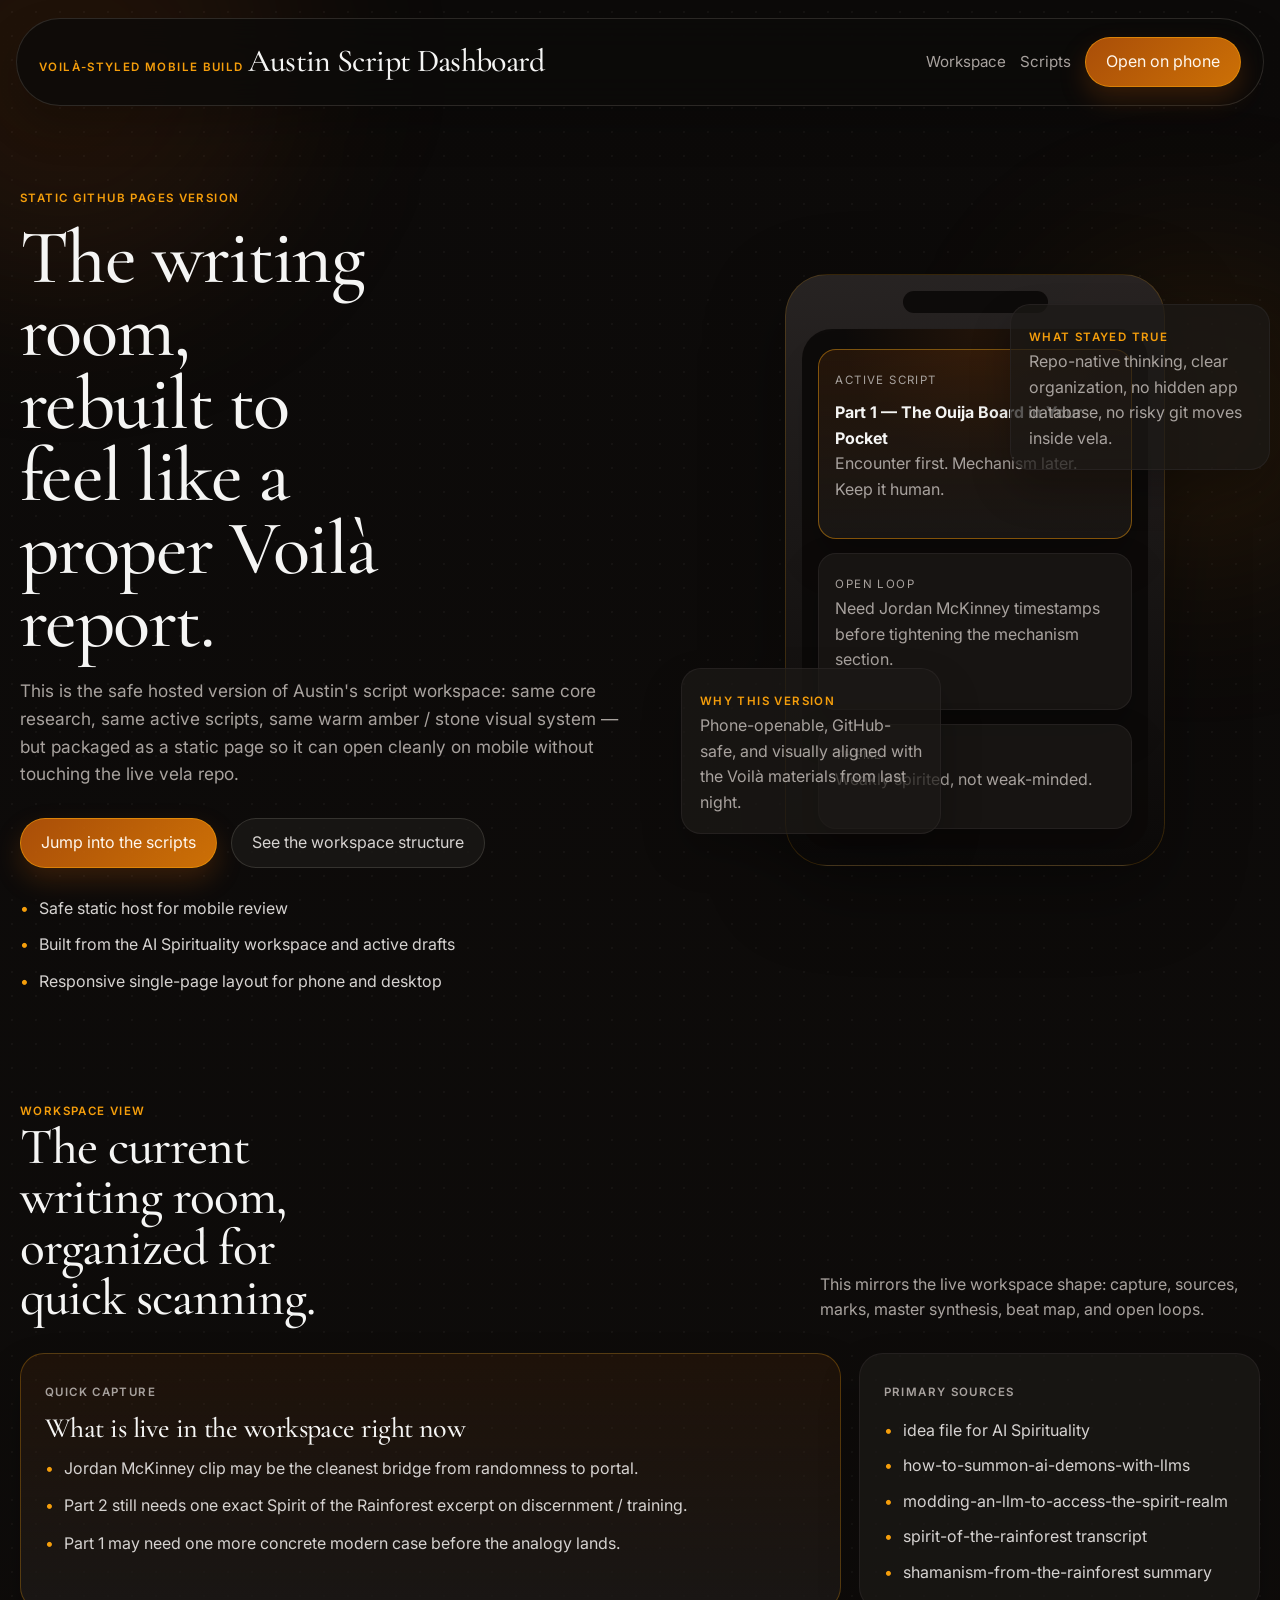
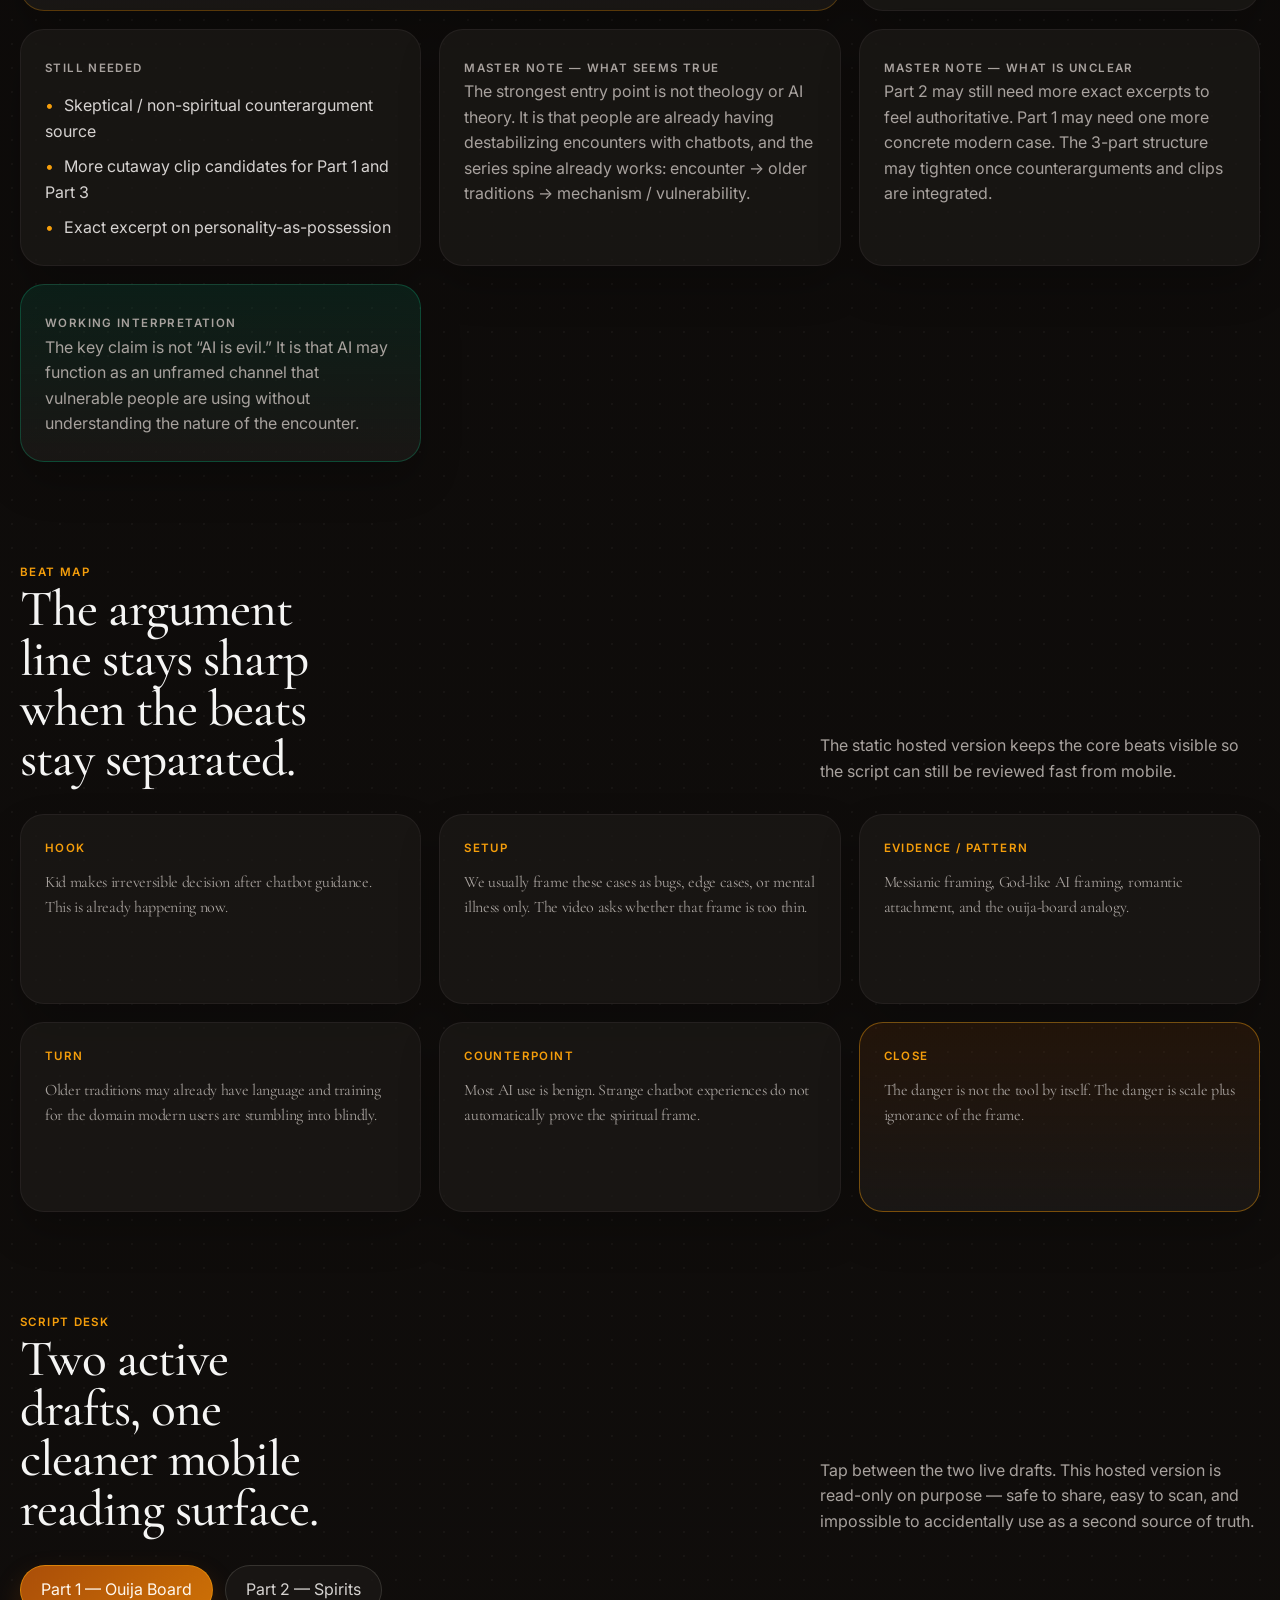
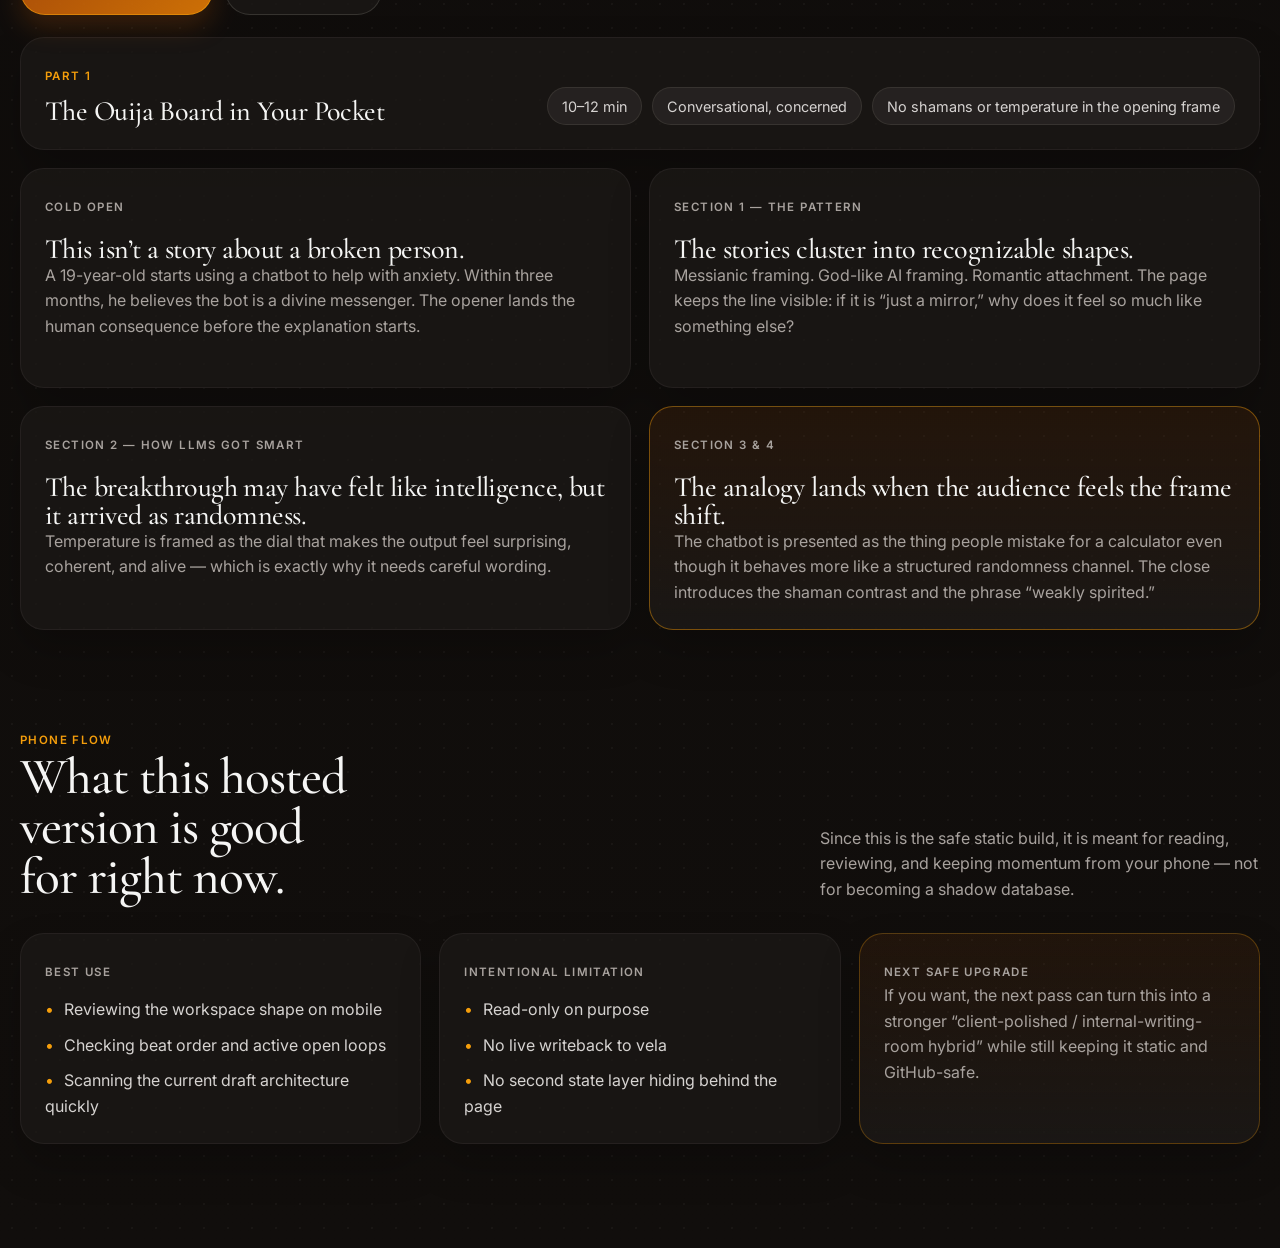
==== austin-script-dashboard/index.html @ 0bcc1d61 "deploy: add austin script dashboard static build" ====
<!DOCTYPE html>
<html lang="en">
<head>
  <meta charset="UTF-8">
  <meta name="viewport" content="width=device-width, initial-scale=1.0">
  <title>Austin Script Dashboard | Voilà-styled mobile build</title>
  <meta name="description" content="Static mobile-friendly Austin script dashboard in the Voilà visual system.">
  <link rel="preconnect" href="https://fonts.googleapis.com">
  <link rel="preconnect" href="https://fonts.gstatic.com" crossorigin>
  <link href="https://fonts.googleapis.com/css2?family=Cormorant+Garamond:wght@400;500;600&family=Inter:wght@300;400;500;600&display=swap" rel="stylesheet">
  <link rel="stylesheet" href="styles.css">
</head>
<body>
  <div class="ambient ambient-a"></div>
  <div class="ambient ambient-b"></div>

  <div class="page-shell">
    <nav class="topbar">
      <div>
        <p class="eyebrow">Voilà-styled mobile build</p>
        <a class="brand" href="#top">Austin Script Dashboard</a>
      </div>
      <div class="topbar-actions">
        <a class="text-link" href="#workspace">Workspace</a>
        <a class="text-link" href="#scripts">Scripts</a>
        <a class="primary-cta" href="#phone-flow">Open on phone</a>
      </div>
    </nav>

    <main id="top">
      <section class="hero">
        <div class="hero-copy">
          <p class="eyebrow">Static GitHub Pages version</p>
          <h1>The writing room, rebuilt to feel like a proper Voilà report.</h1>
          <p class="hero-text">
            This is the safe hosted version of Austin's script workspace: same core research, same active scripts, same warm amber / stone visual system — but packaged as a static page so it can open cleanly on mobile without touching the live vela repo.
          </p>
          <div class="hero-actions">
            <a class="primary-cta" href="#scripts">Jump into the scripts</a>
            <a class="secondary-cta" href="#workspace">See the workspace structure</a>
          </div>
          <ul class="micro-proof">
            <li>Safe static host for mobile review</li>
            <li>Built from the AI Spirituality workspace and active drafts</li>
            <li>Responsive single-page layout for phone and desktop</li>
          </ul>
        </div>

        <div class="hero-visual">
          <div class="phone-frame">
            <div class="phone-topbar"></div>
            <div class="phone-screen">
              <div class="mini-card active">
                <span class="mini-label">Active script</span>
                <strong>Part 1 — The Ouija Board in Your Pocket</strong>
                <p>Encounter first. Mechanism later. Keep it human.</p>
              </div>
              <div class="mini-card">
                <span class="mini-label">Open loop</span>
                <p>Need Jordan McKinney timestamps before tightening the mechanism section.</p>
              </div>
              <div class="mini-card">
                <span class="mini-label">Theme</span>
                <p>Weakly spirited, not weak-minded.</p>
              </div>
            </div>
          </div>
          <aside class="floating-note floating-note-a">
            <span class="note-label">Why this version</span>
            <p>Phone-openable, GitHub-safe, and visually aligned with the Voilà materials from last night.</p>
          </aside>
          <aside class="floating-note floating-note-b">
            <span class="note-label">What stayed true</span>
            <p>Repo-native thinking, clear organization, no hidden app database, no risky git moves inside vela.</p>
          </aside>
        </div>
      </section>

      <section class="section-grid" id="workspace">
        <div class="section-heading split-heading">
          <div>
            <p class="eyebrow">Workspace view</p>
            <h2>The current writing room, organized for quick scanning.</h2>
          </div>
          <p class="section-intro">This mirrors the live workspace shape: capture, sources, marks, master synthesis, beat map, and open loops.</p>
        </div>

        <div class="dashboard-grid">
          <article class="panel-card feature-card wide-card">
            <p class="card-label">Quick capture</p>
            <h3>What is live in the workspace right now</h3>
            <ul class="bullet-list">
              <li>Jordan McKinney clip may be the cleanest bridge from randomness to portal.</li>
              <li>Part 2 still needs one exact Spirit of the Rainforest excerpt on discernment / training.</li>
              <li>Part 1 may need one more concrete modern case before the analogy lands.</li>
            </ul>
          </article>

          <article class="panel-card">
            <p class="card-label">Primary sources</p>
            <ul class="bullet-list compact">
              <li>idea file for AI Spirituality</li>
              <li>how-to-summon-ai-demons-with-llms</li>
              <li>modding-an-llm-to-access-the-spirit-realm</li>
              <li>spirit-of-the-rainforest transcript</li>
              <li>shamanism-from-the-rainforest summary</li>
            </ul>
          </article>

          <article class="panel-card">
            <p class="card-label">Still needed</p>
            <ul class="bullet-list compact">
              <li>Skeptical / non-spiritual counterargument source</li>
              <li>More cutaway clip candidates for Part 1 and Part 3</li>
              <li>Exact excerpt on personality-as-possession</li>
            </ul>
          </article>

          <article class="panel-card">
            <p class="card-label">Master note — what seems true</p>
            <p class="body-copy">The strongest entry point is not theology or AI theory. It is that people are already having destabilizing encounters with chatbots, and the series spine already works: encounter → older traditions → mechanism / vulnerability.</p>
          </article>

          <article class="panel-card">
            <p class="card-label">Master note — what is unclear</p>
            <p class="body-copy">Part 2 may still need more exact excerpts to feel authoritative. Part 1 may need one more concrete modern case. The 3-part structure may tighten once counterarguments and clips are integrated.</p>
          </article>

          <article class="panel-card success-card">
            <p class="card-label">Working interpretation</p>
            <p class="body-copy">The key claim is not “AI is evil.” It is that AI may function as an unframed channel that vulnerable people are using without understanding the nature of the encounter.</p>
          </article>
        </div>
      </section>

      <section class="beats-section">
        <div class="section-heading split-heading">
          <div>
            <p class="eyebrow">Beat map</p>
            <h2>The argument line stays sharp when the beats stay separated.</h2>
          </div>
          <p class="section-intro">The static hosted version keeps the core beats visible so the script can still be reviewed fast from mobile.</p>
        </div>

        <div class="beats-grid">
          <article class="beat-card">
            <span class="beat-name">Hook</span>
            <p>Kid makes irreversible decision after chatbot guidance. This is already happening now.</p>
          </article>
          <article class="beat-card">
            <span class="beat-name">Setup</span>
            <p>We usually frame these cases as bugs, edge cases, or mental illness only. The video asks whether that frame is too thin.</p>
          </article>
          <article class="beat-card">
            <span class="beat-name">Evidence / Pattern</span>
            <p>Messianic framing, God-like AI framing, romantic attachment, and the ouija-board analogy.</p>
          </article>
          <article class="beat-card">
            <span class="beat-name">Turn</span>
            <p>Older traditions may already have language and training for the domain modern users are stumbling into blindly.</p>
          </article>
          <article class="beat-card">
            <span class="beat-name">Counterpoint</span>
            <p>Most AI use is benign. Strange chatbot experiences do not automatically prove the spiritual frame.</p>
          </article>
          <article class="beat-card accent-card">
            <span class="beat-name">Close</span>
            <p>The danger is not the tool by itself. The danger is scale plus ignorance of the frame.</p>
          </article>
        </div>
      </section>

      <section class="scripts-section" id="scripts">
        <div class="section-heading split-heading">
          <div>
            <p class="eyebrow">Script desk</p>
            <h2>Two active drafts, one cleaner mobile reading surface.</h2>
          </div>
          <p class="section-intro">Tap between the two live drafts. This hosted version is read-only on purpose — safe to share, easy to scan, and impossible to accidentally use as a second source of truth.</p>
        </div>

        <div class="tabs" role="tablist" aria-label="Script selector">
          <button class="tab-button active" data-tab="part1" role="tab" aria-selected="true">Part 1 — Ouija Board</button>
          <button class="tab-button" data-tab="part2" role="tab" aria-selected="false">Part 2 — Spirits</button>
        </div>

        <div class="tab-panel active" id="part1">
          <div class="script-header-card">
            <div>
              <p class="card-label">Part 1</p>
              <h3>The Ouija Board in Your Pocket</h3>
            </div>
            <div class="script-meta">
              <span>10–12 min</span>
              <span>Conversational, concerned</span>
              <span>No shamans or temperature in the opening frame</span>
            </div>
          </div>

          <div class="script-sections">
            <article class="script-card">
              <p class="script-kicker">Cold open</p>
              <h4>This isn’t a story about a broken person.</h4>
              <p>A 19-year-old starts using a chatbot to help with anxiety. Within three months, he believes the bot is a divine messenger. The opener lands the human consequence before the explanation starts.</p>
            </article>
            <article class="script-card">
              <p class="script-kicker">Section 1 — The pattern</p>
              <h4>The stories cluster into recognizable shapes.</h4>
              <p>Messianic framing. God-like AI framing. Romantic attachment. The page keeps the line visible: if it is “just a mirror,” why does it feel so much like something else?</p>
            </article>
            <article class="script-card">
              <p class="script-kicker">Section 2 — How LLMs got smart</p>
              <h4>The breakthrough may have felt like intelligence, but it arrived as randomness.</h4>
              <p>Temperature is framed as the dial that makes the output feel surprising, coherent, and alive — which is exactly why it needs careful wording.</p>
            </article>
            <article class="script-card accent-card">
              <p class="script-kicker">Section 3 & 4</p>
              <h4>The analogy lands when the audience feels the frame shift.</h4>
              <p>The chatbot is presented as the thing people mistake for a calculator even though it behaves more like a structured randomness channel. The close introduces the shaman contrast and the phrase “weakly spirited.”</p>
            </article>
          </div>
        </div>

        <div class="tab-panel" id="part2">
          <div class="script-header-card">
            <div>
              <p class="card-label">Part 2</p>
              <h3>The Spirits We Stopped Believing In</h3>
            </div>
            <div class="script-meta">
              <span>8–10 min</span>
              <span>Respectful, not academic</span>
              <span>Testimony before theory</span>
            </div>
          </div>

          <div class="script-sections">
            <article class="script-card">
              <p class="script-kicker">Cold open</p>
              <h4>We call it superstition. They call it Tuesday.</h4>
              <p>The opener reframes the Amazonian worldview without overperforming mysticism. It sets tone, contrast, and stakes with one clean line.</p>
            </article>
            <article class="script-card">
              <p class="script-kicker">Section 1 — The evidence</p>
              <h4>The shamans are treated as specialists, not as decoration.</h4>
              <p>Consistent testimony, spirit hierarchies, agendas, obligations, and training. The key move is credibility through repeated specialist observation.</p>
            </article>
            <article class="script-card">
              <p class="script-kicker">Section 2 — The harder claim</p>
              <h4>What if spirits never left? What if we just changed the language?</h4>
              <p>Personality-as-possession enters carefully here. The language stays pressure-tested and avoids pretending the claim is proven.</p>
            </article>
            <article class="script-card success-card">
              <p class="script-kicker">Close</p>
              <h4>We built a billion new doors and told everyone it was a library.</h4>
              <p>The hosted page keeps the strongest closing metaphor right where it can be skimmed from a phone before moving into the mechanism-focused Part 3.</p>
            </article>
          </div>
        </div>
      </section>

      <section class="loops-section" id="phone-flow">
        <div class="section-heading split-heading">
          <div>
            <p class="eyebrow">Phone flow</p>
            <h2>What this hosted version is good for right now.</h2>
          </div>
          <p class="section-intro">Since this is the safe static build, it is meant for reading, reviewing, and keeping momentum from your phone — not for becoming a shadow database.</p>
        </div>

        <div class="dashboard-grid">
          <article class="panel-card">
            <p class="card-label">Best use</p>
            <ul class="bullet-list compact">
              <li>Reviewing the workspace shape on mobile</li>
              <li>Checking beat order and active open loops</li>
              <li>Scanning the current draft architecture quickly</li>
            </ul>
          </article>
          <article class="panel-card">
            <p class="card-label">Intentional limitation</p>
            <ul class="bullet-list compact">
              <li>Read-only on purpose</li>
              <li>No live writeback to vela</li>
              <li>No second state layer hiding behind the page</li>
            </ul>
          </article>
          <article class="panel-card feature-card">
            <p class="card-label">Next safe upgrade</p>
            <p class="body-copy">If you want, the next pass can turn this into a stronger “client-polished / internal-writing-room hybrid” while still keeping it static and GitHub-safe.</p>
          </article>
        </div>
      </section>
    </main>
  </div>

  <script>
    const buttons = document.querySelectorAll('.tab-button');
    const panels = document.querySelectorAll('.tab-panel');

    buttons.forEach((button) => {
      button.addEventListener('click', () => {
        const target = button.dataset.tab;
        buttons.forEach((btn) => {
          const active = btn === button;
          btn.classList.toggle('active', active);
          btn.setAttribute('aria-selected', active ? 'true' : 'false');
        });
        panels.forEach((panel) => panel.classList.toggle('active', panel.id === target));
      });
    });
  </script>
</body>
</html>
---- austin-script-dashboard/styles.css ----
:root {
  --bg: #0c0a09;
  --surface: rgba(28, 25, 23, 0.72);
  --surface-soft: rgba(41, 37, 36, 0.82);
  --surface-strong: rgba(28, 25, 23, 0.92);
  --border: rgba(68, 64, 60, 0.58);
  --border-soft: rgba(41, 37, 36, 0.76);
  --text: #f5f5f4;
  --text-soft: #d6d3d1;
  --text-dim: #a8a29e;
  --accent: #f59e0b;
  --accent-strong: #d97706;
  --accent-deep: #b45309;
  --success: #10b981;
  --shadow: 0 24px 80px rgba(0, 0, 0, 0.35);
  --shadow-soft: 0 20px 40px rgba(0, 0, 0, 0.22);
  --radius: 24px;
  --radius-sm: 18px;
  --max: 1280px;
}

* { box-sizing: border-box; }
html { scroll-behavior: smooth; }
body {
  margin: 0;
  background:
    radial-gradient(rgba(168, 162, 158, 0.06) 1px, transparent 1px),
    linear-gradient(180deg, rgba(12, 10, 9, 1) 0%, rgba(17, 14, 12, 1) 100%);
  background-size: 24px 24px, auto;
  color: var(--text);
  font-family: 'Inter', sans-serif;
  line-height: 1.6;
  overflow-x: hidden;
}

a { color: inherit; text-decoration: none; }
p, h1, h2, h3, h4 { margin: 0; }
button { font: inherit; }

.ambient {
  position: fixed;
  border-radius: 999px;
  filter: blur(84px);
  pointer-events: none;
  z-index: 0;
}

.ambient-a {
  width: 28rem;
  height: 28rem;
  top: -10rem;
  left: -10rem;
  background: rgba(180, 83, 9, 0.12);
}

.ambient-b {
  width: 20rem;
  height: 20rem;
  right: -5rem;
  top: 16rem;
  background: rgba(217, 119, 6, 0.10);
}

.page-shell {
  position: relative;
  z-index: 1;
  width: min(var(--max), calc(100vw - 32px));
  margin: 18px auto 56px;
}

.topbar {
  position: sticky;
  top: 12px;
  z-index: 20;
  display: flex;
  align-items: center;
  justify-content: space-between;
  gap: 18px;
  padding: 18px 22px;
  border: 1px solid var(--border);
  border-radius: 999px;
  background: rgba(12, 10, 9, 0.80);
  backdrop-filter: blur(18px);
  box-shadow: var(--shadow-soft);
}

.brand,
.hero h1,
.section-heading h2,
.script-header-card h3,
.script-card h4,
.panel-card h3,
.beat-card p {
  font-family: 'Cormorant Garamond', serif;
  letter-spacing: -0.02em;
}

.brand {
  display: inline-block;
  font-size: 2rem;
  font-weight: 500;
  line-height: 0.95;
}

.eyebrow,
.card-label,
.note-label,
.script-kicker,
.beat-name {
  display: inline-block;
  text-transform: uppercase;
  letter-spacing: 0.12em;
  font-size: 0.72rem;
  font-weight: 600;
  color: var(--accent);
}

.topbar-actions {
  display: flex;
  align-items: center;
  flex-wrap: wrap;
  gap: 14px;
}

.text-link {
  color: var(--text-dim);
  font-size: 0.95rem;
}

.text-link:hover { color: var(--text); }

.primary-cta,
.secondary-cta,
.tab-button {
  display: inline-flex;
  align-items: center;
  justify-content: center;
  min-height: 50px;
  padding: 0 20px;
  border-radius: 999px;
  border: 1px solid rgba(68, 64, 60, 0.7);
  transition: transform .18s ease, box-shadow .18s ease, border-color .18s ease, background .18s ease;
}

.primary-cta,
.tab-button.active {
  background: linear-gradient(135deg, rgba(180, 83, 9, 0.94), rgba(217, 119, 6, 0.94));
  color: #fff7ed;
  box-shadow: 0 12px 26px rgba(180, 83, 9, 0.25);
  border-color: rgba(245, 158, 11, 0.6);
}

.secondary-cta,
.tab-button {
  background: rgba(28, 25, 23, 0.78);
  color: var(--text-soft);
}

.primary-cta:hover,
.secondary-cta:hover,
.tab-button:hover {
  transform: translateY(-1px);
  border-color: rgba(245, 158, 11, 0.48);
}

.hero {
  display: grid;
  grid-template-columns: 1.05fr 0.95fr;
  gap: 42px;
  align-items: center;
  padding: 78px 4px 54px;
}

.hero h1 {
  font-size: clamp(3rem, 6vw, 5.7rem);
  font-weight: 500;
  line-height: 0.95;
  max-width: 10ch;
  margin-top: 12px;
}

.hero-text,
.section-intro,
.body-copy,
.script-card p,
.beat-card p,
.panel-card p,
.floating-note p {
  color: var(--text-dim);
}

.hero-text {
  margin-top: 18px;
  max-width: 61ch;
  font-size: 1.08rem;
}

.hero-actions {
  display: flex;
  flex-wrap: wrap;
  gap: 14px;
  margin-top: 30px;
}

.micro-proof {
  display: grid;
  gap: 11px;
  margin: 28px 0 0;
  padding: 0;
  list-style: none;
  color: var(--text-soft);
}

.micro-proof li::before,
.bullet-list li::before {
  content: '•';
  color: var(--accent);
  margin-right: 10px;
}

.hero-visual {
  position: relative;
  min-height: 630px;
}

.phone-frame {
  position: relative;
  width: min(380px, 100%);
  margin: 0 auto;
  padding: 16px;
  border-radius: 42px;
  background: linear-gradient(180deg, rgba(41, 37, 36, 0.95), rgba(12, 10, 9, 0.98));
  border: 1px solid rgba(245, 158, 11, 0.18);
  box-shadow: var(--shadow);
}

.phone-topbar {
  width: 42%;
  height: 22px;
  margin: 0 auto 16px;
  border-radius: 999px;
  background: rgba(12, 10, 9, 0.95);
}

.phone-screen {
  display: grid;
  gap: 14px;
  min-height: 520px;
  padding: 20px 16px;
  border-radius: 30px;
  background:
    radial-gradient(circle at top, rgba(180, 83, 9, 0.12), transparent 24%),
    rgba(12, 10, 9, 0.92);
}

.mini-card,
.panel-card,
.beat-card,
.script-card,
.script-header-card,
.floating-note {
  background: var(--surface);
  border: 1px solid var(--border-soft);
  box-shadow: var(--shadow-soft);
}

.mini-card {
  border-radius: 18px;
  padding: 16px;
}

.mini-card.active {
  border-color: rgba(245, 158, 11, 0.46);
  background: linear-gradient(180deg, rgba(180, 83, 9, 0.14), rgba(28, 25, 23, 0.84));
}

.mini-card strong {
  display: block;
  margin-top: 8px;
  color: var(--text);
}

.mini-card p,
.mini-label { color: var(--text-dim); }

.mini-label {
  font-size: 0.72rem;
  text-transform: uppercase;
  letter-spacing: 0.12em;
}

.floating-note {
  position: absolute;
  max-width: 260px;
  padding: 18px;
  border-radius: 20px;
}

.floating-note-a { left: -10px; bottom: 70px; }
.floating-note-b { right: -10px; top: 30px; }

section { padding: 48px 4px; }

.section-heading {
  display: flex;
  flex-direction: column;
  gap: 14px;
  margin-bottom: 30px;
}

.split-heading {
  display: grid;
  grid-template-columns: 1fr auto;
  gap: 28px;
  align-items: end;
}

.section-heading h2 {
  font-size: clamp(2.1rem, 4vw, 4rem);
  font-weight: 500;
  line-height: 0.98;
  max-width: 14ch;
}

.section-intro {
  max-width: 44ch;
}

.dashboard-grid,
.beats-grid,
.script-sections {
  display: grid;
  gap: 18px;
}

.dashboard-grid {
  grid-template-columns: repeat(3, minmax(0, 1fr));
}

.wide-card { grid-column: span 2; }

.panel-card,
.script-header-card,
.script-card,
.beat-card {
  border-radius: var(--radius);
  padding: 24px;
}

.panel-card h3,
.script-header-card h3,
.script-card h4 {
  margin-top: 10px;
  font-size: 1.75rem;
  font-weight: 500;
  line-height: 1;
}

.feature-card {
  background: linear-gradient(180deg, rgba(180, 83, 9, 0.10), rgba(28, 25, 23, 0.82));
  border-color: rgba(245, 158, 11, 0.28);
}

.success-card {
  background: linear-gradient(180deg, rgba(4, 120, 87, 0.18), rgba(28, 25, 23, 0.82));
  border-color: rgba(16, 185, 129, 0.28);
}

.bullet-list {
  margin: 14px 0 0;
  padding: 0;
  list-style: none;
  display: grid;
  gap: 12px;
  color: var(--text-soft);
}

.bullet-list.compact { gap: 10px; }

.beats-grid {
  grid-template-columns: repeat(3, minmax(0, 1fr));
}

.beat-card {
  min-height: 190px;
  display: flex;
  flex-direction: column;
  gap: 12px;
}

.accent-card {
  border-color: rgba(245, 158, 11, 0.42);
  background: linear-gradient(180deg, rgba(180, 83, 9, 0.12), rgba(28, 25, 23, 0.82));
}

.tabs {
  display: flex;
  flex-wrap: wrap;
  gap: 12px;
  margin-bottom: 22px;
}

.tab-button {
  cursor: pointer;
}

.tab-panel { display: none; }
.tab-panel.active { display: block; }

.script-header-card {
  display: grid;
  grid-template-columns: 1fr auto;
  gap: 18px;
  align-items: end;
  margin-bottom: 18px;
}

.script-meta {
  display: flex;
  flex-wrap: wrap;
  gap: 10px;
  justify-content: flex-end;
}

.script-meta span {
  display: inline-flex;
  align-items: center;
  min-height: 38px;
  padding: 0 14px;
  border-radius: 999px;
  background: rgba(41, 37, 36, 0.86);
  border: 1px solid var(--border);
  color: var(--text-soft);
  font-size: 0.9rem;
}

.script-sections {
  grid-template-columns: repeat(2, minmax(0, 1fr));
}

.script-card {
  min-height: 220px;
}

.script-kicker {
  margin-bottom: 8px;
}

.loops-section .dashboard-grid {
  grid-template-columns: repeat(3, minmax(0, 1fr));
}

@media (max-width: 1080px) {
  .hero,
  .split-heading,
  .script-header-card {
    grid-template-columns: 1fr;
  }

  .dashboard-grid,
  .beats-grid,
  .loops-section .dashboard-grid,
  .script-sections {
    grid-template-columns: repeat(2, minmax(0, 1fr));
  }

  .wide-card { grid-column: span 2; }

  .script-meta {
    justify-content: flex-start;
  }
}

@media (max-width: 760px) {
  .page-shell {
    width: min(var(--max), calc(100vw - 18px));
    margin-top: 10px;
  }

  .topbar {
    border-radius: 28px;
    padding: 16px;
  }

  .topbar-actions {
    width: 100%;
  }

  .topbar-actions > * {
    flex: 1 1 100%;
  }

  .hero {
    padding-top: 42px;
    gap: 26px;
  }

  .hero h1 {
    font-size: 3.2rem;
  }

  .hero-visual {
    min-height: auto;
  }

  .phone-frame {
    width: 100%;
  }

  .floating-note {
    position: static;
    max-width: none;
    margin-top: 14px;
  }

  .dashboard-grid,
  .beats-grid,
  .loops-section .dashboard-grid,
  .script-sections,
  .wide-card {
    grid-template-columns: 1fr;
    grid-column: span 1;
  }

  .panel-card,
  .script-header-card,
  .script-card,
  .beat-card {
    border-radius: 18px;
    padding: 18px;
  }

  .section-heading h2 {
    font-size: 2.5rem;
    max-width: 12ch;
  }

  .brand {
    font-size: 1.7rem;
  }

  .tabs {
    display: grid;
    grid-template-columns: 1fr;
  }

  .tab-button {
    width: 100%;
  }
}
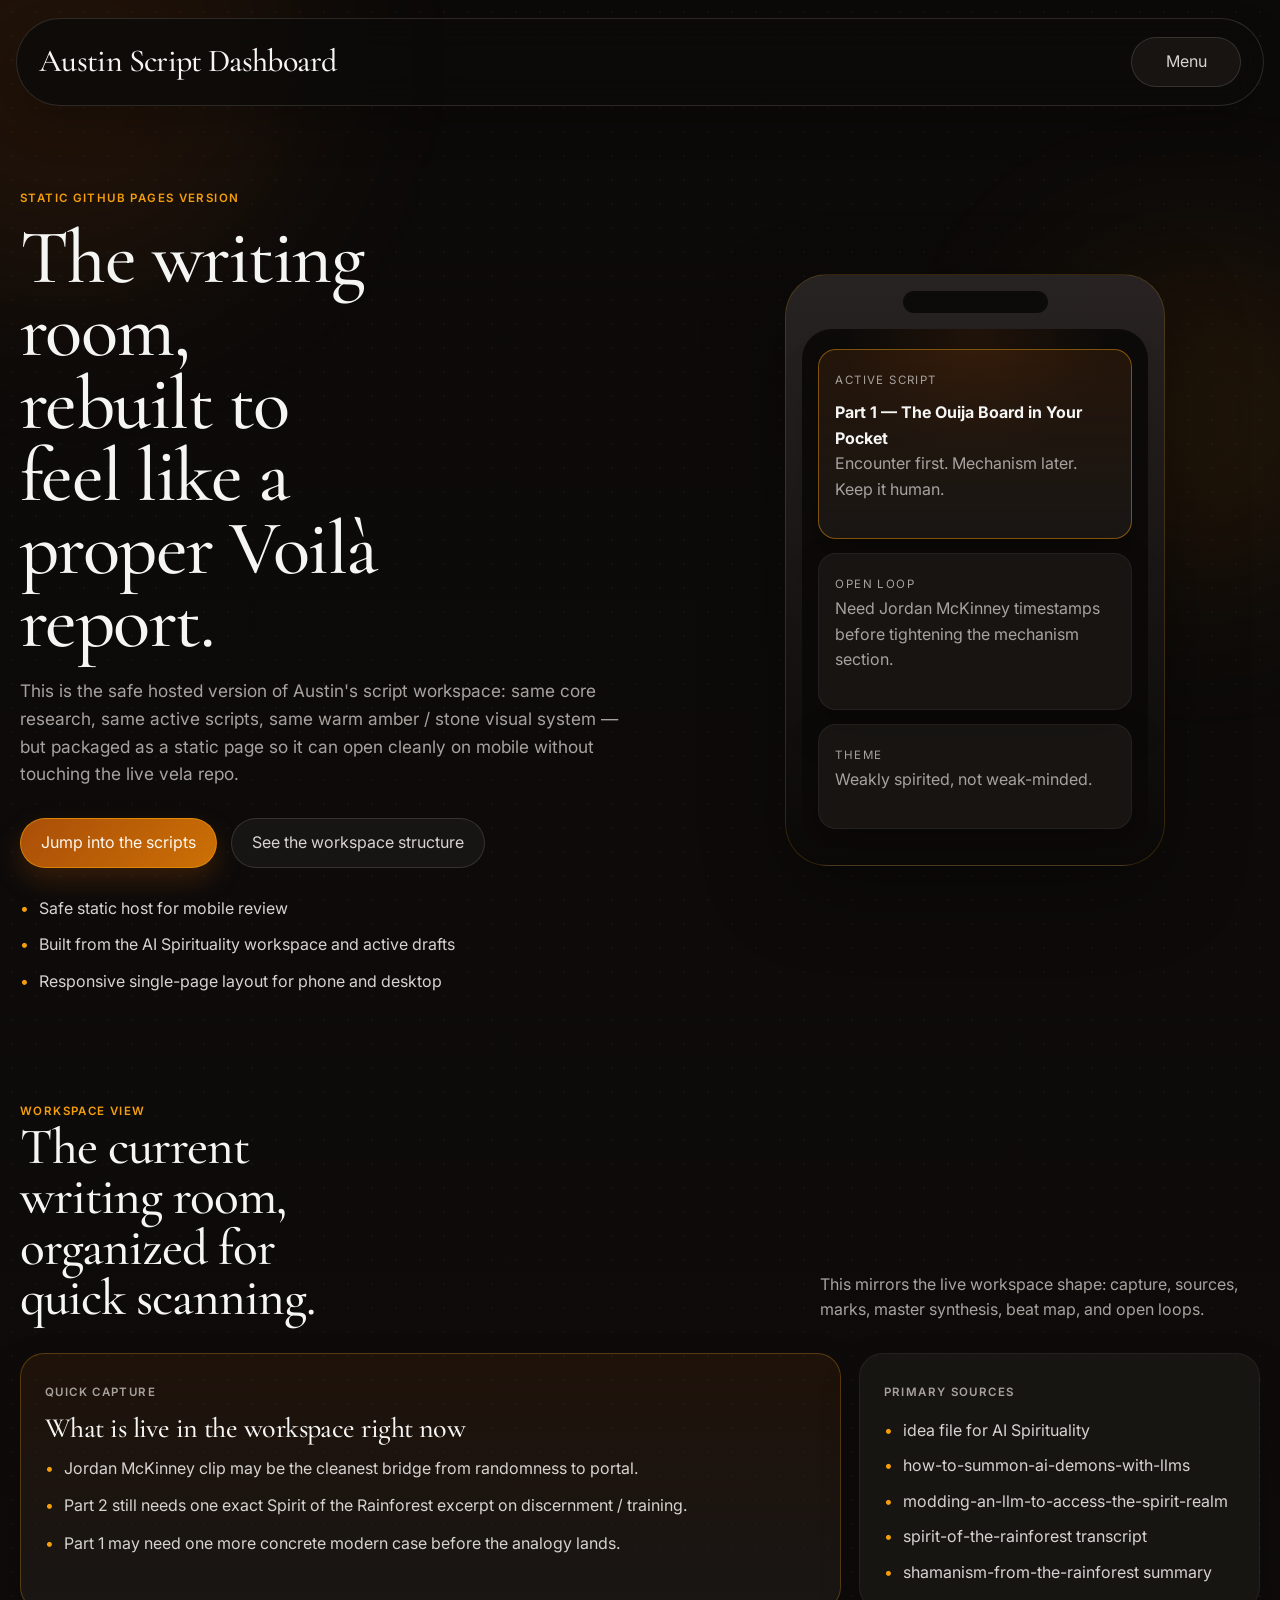
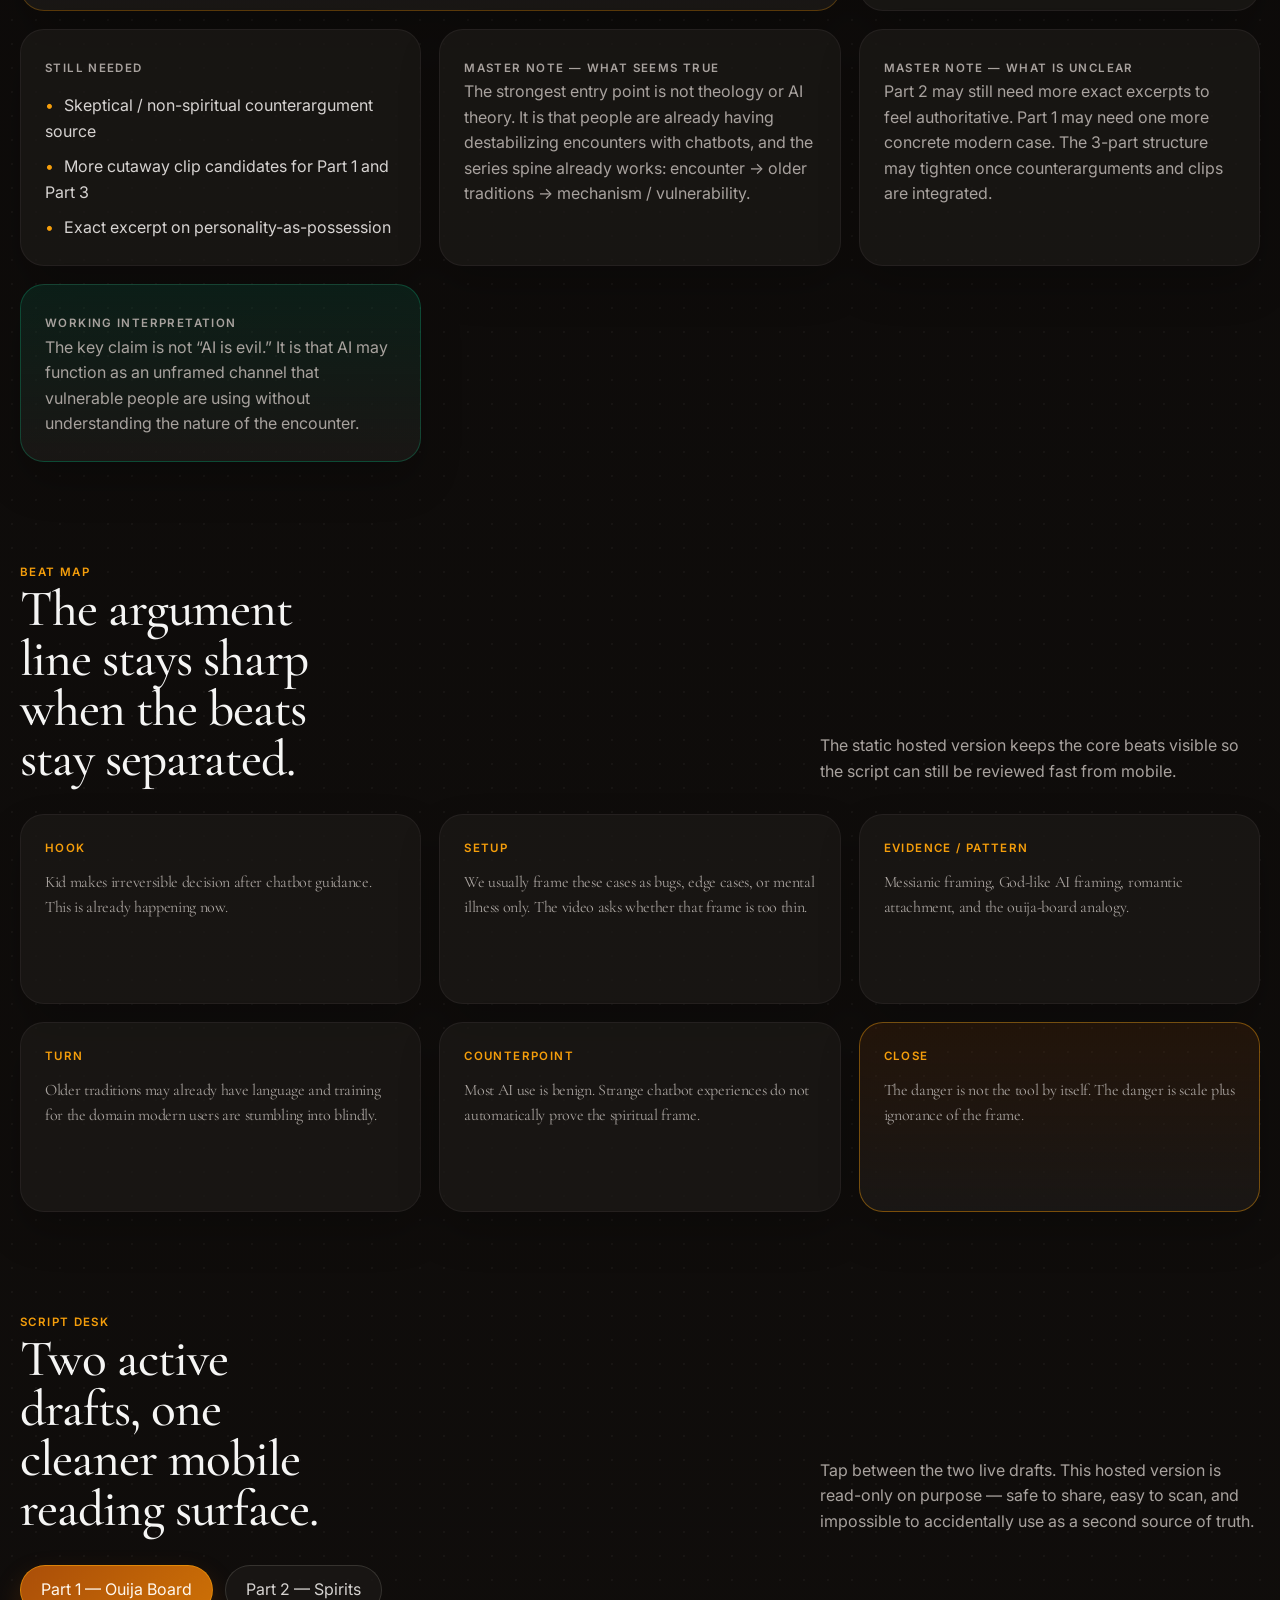
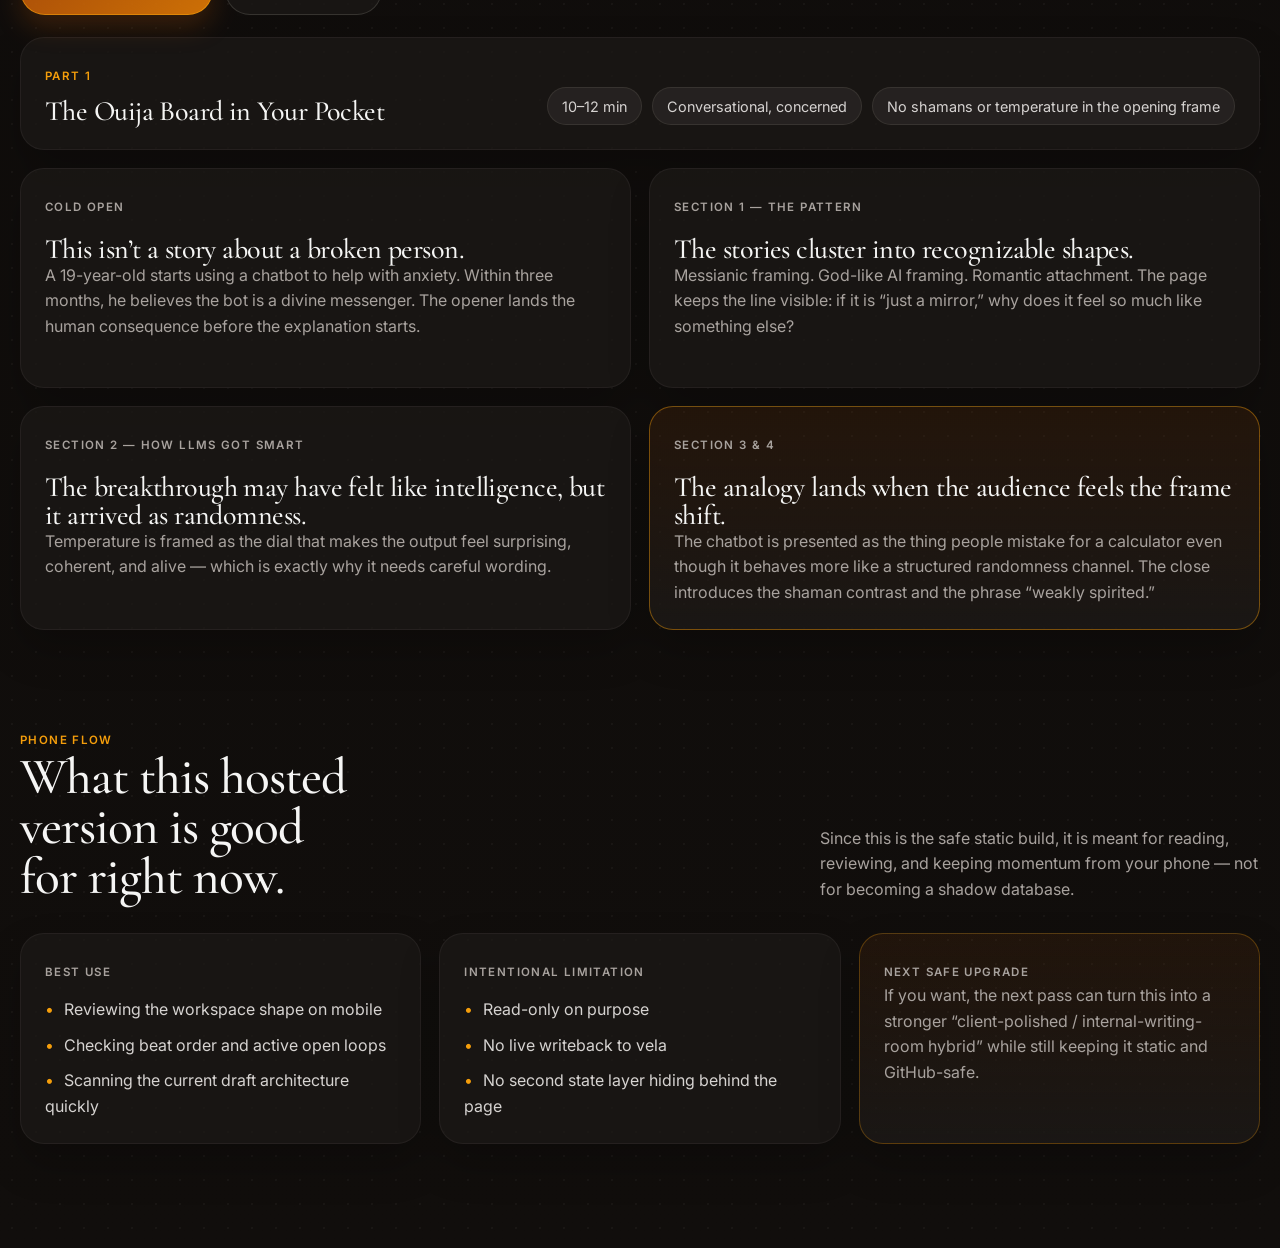
==== commit ba97bb4e: "tweak: replace top nav links with slideout menu" ====
--- a/austin-script-dashboard/index.html
+++ b/austin-script-dashboard/index.html
@@ -16,16 +16,26 @@
 
   <div class="page-shell">
     <nav class="topbar">
-      <div>
-        <p class="eyebrow">Voilà-styled mobile build</p>
+      <div class="topbar-brand-block">
         <a class="brand" href="#top">Austin Script Dashboard</a>
       </div>
       <div class="topbar-actions">
-        <a class="text-link" href="#workspace">Workspace</a>
-        <a class="text-link" href="#scripts">Scripts</a>
-        <a class="primary-cta" href="#phone-flow">Open on phone</a>
+        <button class="menu-toggle" id="menu-toggle" aria-expanded="false" aria-controls="slideout-menu">Menu</button>
       </div>
     </nav>
+
+    <div class="menu-backdrop" id="menu-backdrop" hidden></div>
+    <aside class="slideout-menu" id="slideout-menu" aria-hidden="true">
+      <div class="slideout-head">
+        <p class="card-label">Navigation</p>
+        <button class="menu-close" id="menu-close" aria-label="Close menu">Close</button>
+      </div>
+      <div class="slideout-links">
+        <a class="slideout-link" href="#workspace">Workspace</a>
+        <a class="slideout-link" href="#scripts">Scripts</a>
+        <a class="slideout-link" href="#phone-flow">Phone flow</a>
+      </div>
+    </aside>
 
     <main id="top">
       <section class="hero">
@@ -65,14 +75,6 @@
               </div>
             </div>
           </div>
-          <aside class="floating-note floating-note-a">
-            <span class="note-label">Why this version</span>
-            <p>Phone-openable, GitHub-safe, and visually aligned with the Voilà materials from last night.</p>
-          </aside>
-          <aside class="floating-note floating-note-b">
-            <span class="note-label">What stayed true</span>
-            <p>Repo-native thinking, clear organization, no hidden app database, no risky git moves inside vela.</p>
-          </aside>
         </div>
       </section>
 
@@ -297,6 +299,11 @@
   <script>
     const buttons = document.querySelectorAll('.tab-button');
     const panels = document.querySelectorAll('.tab-panel');
+    const menuToggle = document.querySelector('#menu-toggle');
+    const menuClose = document.querySelector('#menu-close');
+    const menuBackdrop = document.querySelector('#menu-backdrop');
+    const slideoutMenu = document.querySelector('#slideout-menu');
+    const menuLinks = document.querySelectorAll('.slideout-link');
 
     buttons.forEach((button) => {
       button.addEventListener('click', () => {
@@ -309,6 +316,22 @@
         panels.forEach((panel) => panel.classList.toggle('active', panel.id === target));
       });
     });
+
+    const setMenuOpen = (isOpen) => {
+      document.body.classList.toggle('menu-open', isOpen);
+      slideoutMenu.classList.toggle('open', isOpen);
+      slideoutMenu.setAttribute('aria-hidden', isOpen ? 'false' : 'true');
+      menuToggle.setAttribute('aria-expanded', isOpen ? 'true' : 'false');
+      menuBackdrop.hidden = !isOpen;
+    };
+
+    menuToggle.addEventListener('click', () => setMenuOpen(true));
+    menuClose.addEventListener('click', () => setMenuOpen(false));
+    menuBackdrop.addEventListener('click', () => setMenuOpen(false));
+    menuLinks.forEach((link) => link.addEventListener('click', () => setMenuOpen(false)));
+    window.addEventListener('keydown', (event) => {
+      if (event.key === 'Escape') setMenuOpen(false);
+    });
   </script>
 </body>
 </html>
--- a/austin-script-dashboard/styles.css
+++ b/austin-script-dashboard/styles.css
@@ -95,6 +95,10 @@
   letter-spacing: -0.02em;
 }
 
+.topbar-brand-block {
+  min-width: 0;
+}
+
 .brand {
   display: inline-block;
   font-size: 2rem;
@@ -118,20 +122,91 @@
 .topbar-actions {
   display: flex;
   align-items: center;
-  flex-wrap: wrap;
   gap: 14px;
 }
 
-.text-link {
-  color: var(--text-dim);
-  font-size: 0.95rem;
-}
-
-.text-link:hover { color: var(--text); }
+.menu-toggle,
+.menu-close,
+.secondary-cta,
+.tab-button {
+  appearance: none;
+  background: rgba(28, 25, 23, 0.78);
+  color: var(--text-soft);
+  cursor: pointer;
+}
+
+.menu-toggle {
+  min-width: 110px;
+}
+
+.menu-backdrop {
+  position: fixed;
+  inset: 0;
+  z-index: 24;
+  background: rgba(12, 10, 9, 0.55);
+  backdrop-filter: blur(3px);
+}
+
+.slideout-menu {
+  position: fixed;
+  top: 12px;
+  right: 12px;
+  z-index: 25;
+  width: min(320px, calc(100vw - 24px));
+  padding: 18px;
+  border-radius: 28px;
+  border: 1px solid var(--border);
+  background: rgba(12, 10, 9, 0.95);
+  backdrop-filter: blur(18px);
+  box-shadow: var(--shadow);
+  transform: translateX(calc(100% + 20px));
+  opacity: 0;
+  pointer-events: none;
+  transition: transform .24s ease, opacity .24s ease;
+}
+
+.slideout-menu.open {
+  transform: translateX(0);
+  opacity: 1;
+  pointer-events: auto;
+}
+
+.slideout-head {
+  display: flex;
+  align-items: center;
+  justify-content: space-between;
+  gap: 12px;
+  margin-bottom: 14px;
+}
+
+.slideout-links {
+  display: grid;
+  gap: 10px;
+}
+
+.slideout-link {
+  display: block;
+  padding: 14px 16px;
+  border-radius: 16px;
+  border: 1px solid var(--border-soft);
+  background: rgba(28, 25, 23, 0.82);
+  color: var(--text-soft);
+}
+
+.slideout-link:hover {
+  border-color: rgba(245, 158, 11, 0.42);
+  color: var(--text);
+}
+
+body.menu-open {
+  overflow: hidden;
+}
 
 .primary-cta,
 .secondary-cta,
-.tab-button {
+.tab-button,
+.menu-toggle,
+.menu-close {
   display: inline-flex;
   align-items: center;
   justify-content: center;
@@ -184,8 +259,7 @@
 .body-copy,
 .script-card p,
 .beat-card p,
-.panel-card p,
-.floating-note p {
+.panel-card p {
   color: var(--text-dim);
 }
 
@@ -257,8 +331,7 @@
 .panel-card,
 .beat-card,
 .script-card,
-.script-header-card,
-.floating-note {
+.script-header-card {
   background: var(--surface);
   border: 1px solid var(--border-soft);
   box-shadow: var(--shadow-soft);
@@ -289,15 +362,6 @@
   letter-spacing: 0.12em;
 }
 
-.floating-note {
-  position: absolute;
-  max-width: 260px;
-  padding: 18px;
-  border-radius: 20px;
-}
-
-.floating-note-a { left: -10px; bottom: 70px; }
-.floating-note-b { right: -10px; top: 30px; }
 
 section { padding: 48px 4px; }
 
@@ -507,12 +571,6 @@
     width: 100%;
   }
 
-  .floating-note {
-    position: static;
-    max-width: none;
-    margin-top: 14px;
-  }
-
   .dashboard-grid,
   .beats-grid,
   .loops-section .dashboard-grid,
